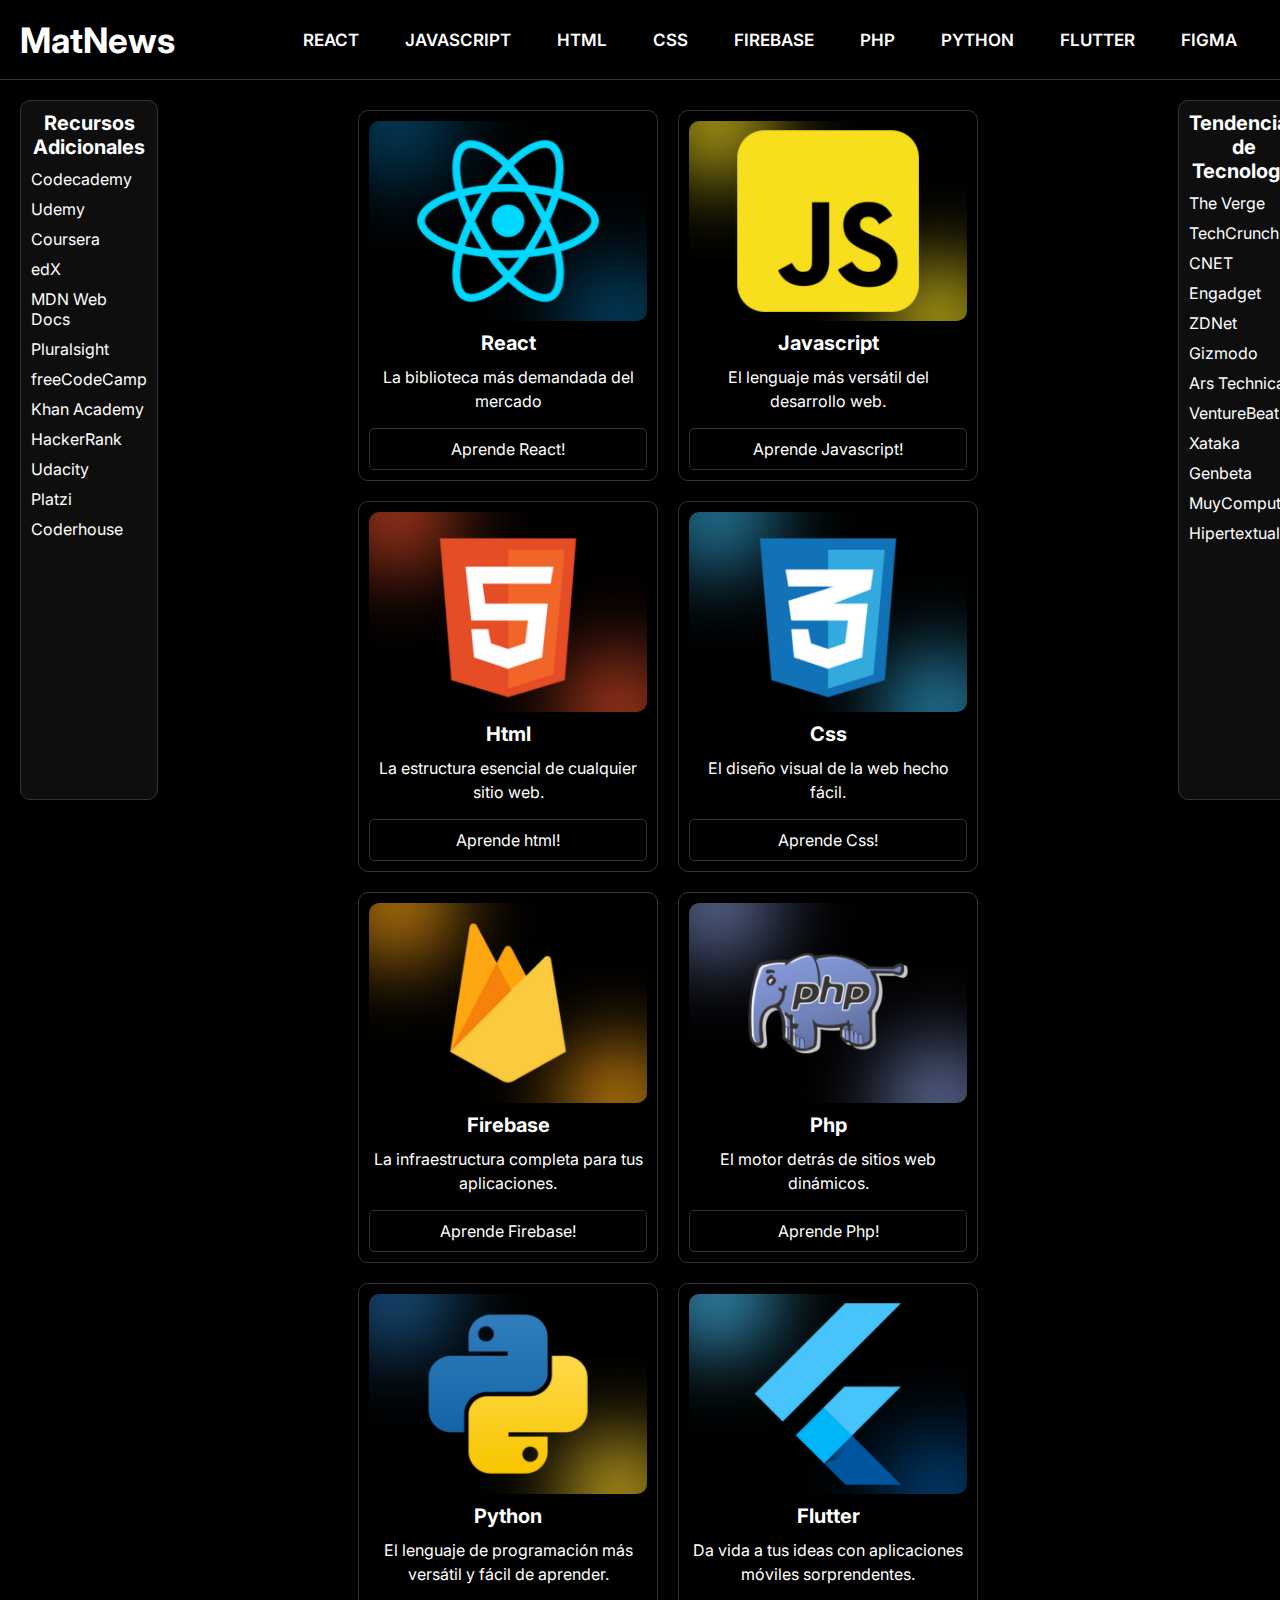
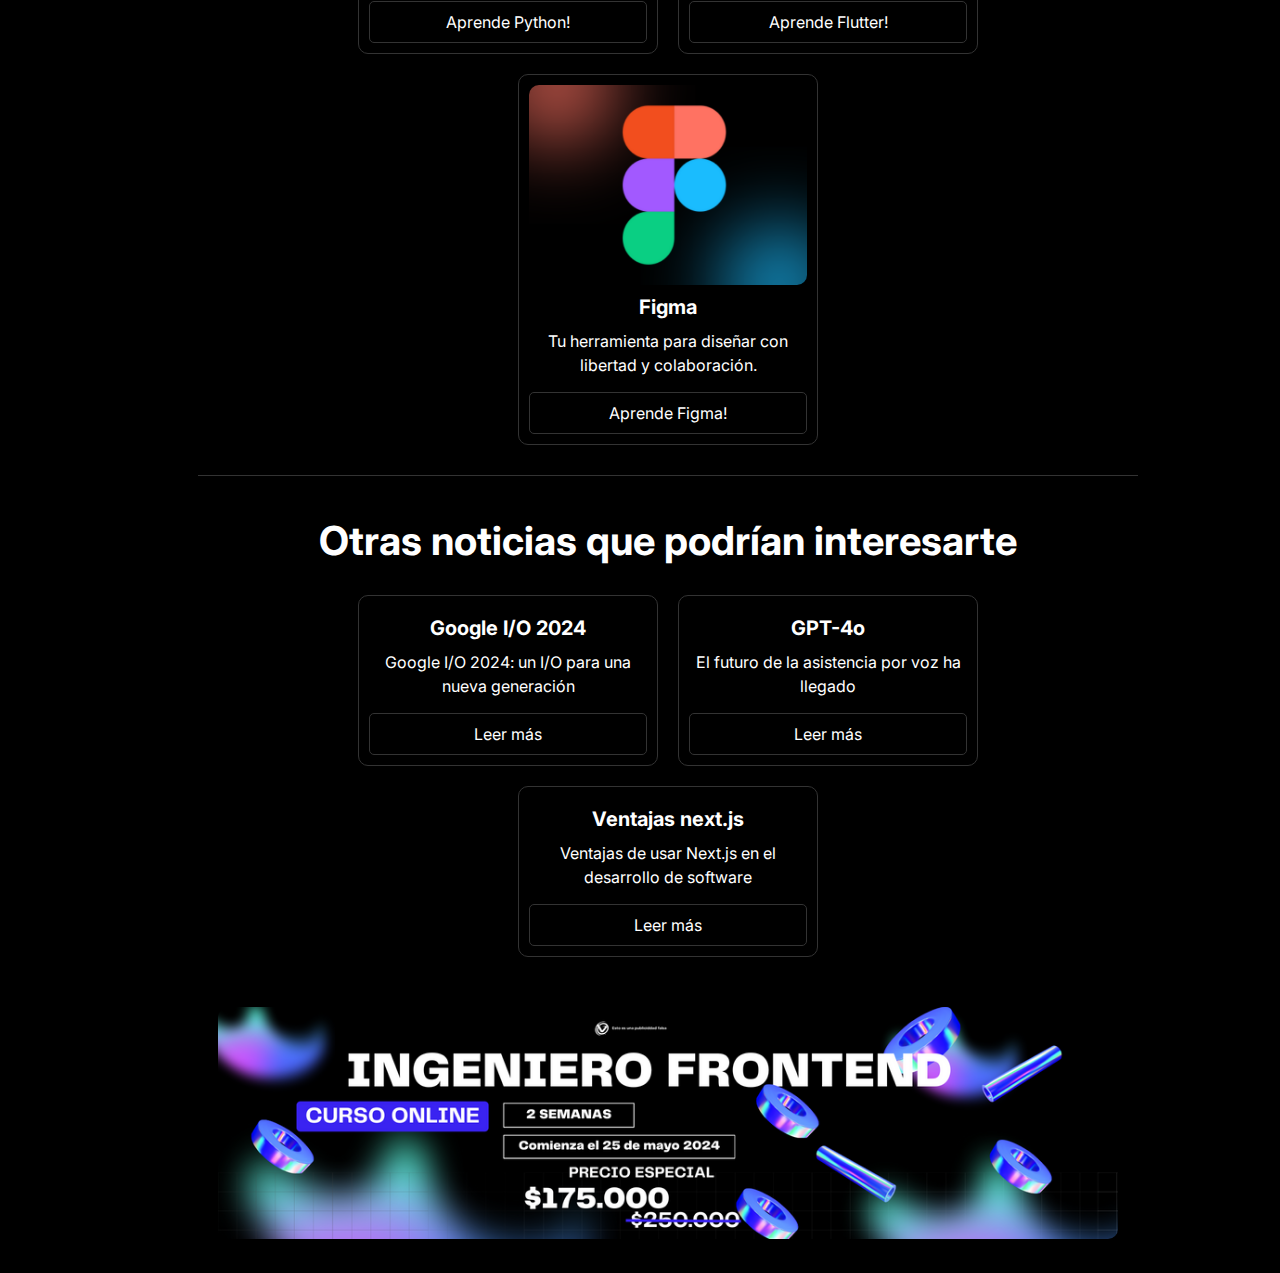
==== index.html @ fde670e6 "Sitio web pero en nuevo repositorio" ====
<!DOCTYPE html>
<html lang="en">
  <head>
    <meta charset="UTF-8" />
    <meta name="viewport" content="width=device-width, initial-scale=1.0" />
    <link rel="stylesheet" href="styles.css" />
    <title>MatNews</title>
  </head>
  <body>
    <nav>
      <label class="logo">MatNews</label>
      <img class="btnBurger" src="menu.png" alt="Menu" />
      <ul class="menu">
        <li><a href="https://react.dev/" target="_blank">React</a></li>
        <li>
          <a href="https://devdocs.io/javascript/" target="_blank"
            >Javascript</a
          >
        </li>
        <li>
          <a
            href="https://www.w3schools.com/html/html_intro.asp"
            target="_blank"
            >Html</a
          >
        </li>
        <li><a href="https://devdocs.io/css/" target="_blank">Css</a></li>
        <li>
          <a href="https://firebase.google.com/docs?hl=es-419" target="_blank"
            >Firebase</a
          >
        </li>
        <li><a href="https://www.php.net/docs.php" target="_blank">Php</a></li>
        <li>
          <a href="https://www.python.org/doc/" target="_blank">Python</a>
        </li>
        <li><a href="https://docs.flutter.dev/" target="_blank">Flutter</a></li>
        <li>
          <a
            href="https://www.figma.com/resource-library/design-basics/"
            target="_blank"
            >Figma</a
          >
        </li>
      </ul>
    </nav>

    <div class="container">
      <aside class="left-sidebar">
        <h3>Recursos Adicionales</h3>
        <ul>
          <li>
            <a href="https://www.codecademy.com/" target="_blank">Codecademy</a>
          </li>
          <li><a href="https://www.udemy.com/" target="_blank">Udemy</a></li>
          <li>
            <a href="https://www.coursera.org/" target="_blank">Coursera</a>
          </li>
          <li><a href="https://www.edx.org/" target="_blank">edX</a></li>
          <li>
            <a href="https://developer.mozilla.org/" target="_blank"
              >MDN Web Docs</a
            >
          </li>
          <li>
            <a href="https://www.pluralsight.com/" target="_blank"
              >Pluralsight</a
            >
          </li>
          <li>
            <a href="https://www.freecodecamp.org/" target="_blank"
              >freeCodeCamp</a
            >
          </li>
          <li>
            <a
              href="https://www.khanacademy.org/computing/computer-programming"
              target="_blank"
              >Khan Academy</a
            >
          </li>
          <li>
            <a
              href="https://www.hackerrank.com/domains/tutorials/10-days-of-javascript"
              target="_blank"
              >HackerRank</a
            >
          </li>
          <li>
            <a href="https://www.udacity.com/" target="_blank">Udacity</a>
          </li>
          <li>
            <a href="https://platzi.com/" target="_blank">Platzi</a>
          </li>
          <li>
            <a href="https://www.coderhouse.com/" target="_blank">Coderhouse</a>
          </li>
        </ul>
      </aside>

      <main>
        <section class="cards">
          <div class="card">
            <img src="reactLogo.png" alt="Imagen" />
            <span>React</span>
            <p>La biblioteca más demandada del mercado</p>
            <a
              target="_blank"
              href="https://www.youtube.com/watch?v=7iobxzd_2wY&list=PLUofhDIg_38q4D0xNWp7FEHOTcZhjWJ29"
              >Aprende React!</a
            >
          </div>
          <div class="card">
            <img src="javascriptLogo.png" alt="Imagen" />
            <span>Javascript</span>
            <p>El lenguaje más versátil del desarrollo web.</p>
            <a
              target="_blank"
              href="https://www.youtube.com/watch?v=z95mZVUcJ-E&t=8551s"
              >Aprende Javascript!</a
            >
          </div>
          <div class="card">
            <img src="htmlLogo.png" alt="Imagen" />
            <span>Html</span>
            <p>La estructura esencial de cualquier sitio web.</p>
            <a
              target="_blank"
              href="https://www.youtube.com/watch?v=3nYLTiY5skU&t=786s"
              >Aprende html!</a
            >
          </div>
          <div class="card">
            <img src="cssLogo.png" alt="Imagen" />
            <span>Css</span>
            <p>El diseño visual de la web hecho fácil.</p>
            <a
              target="_blank"
              href="https://www.youtube.com/watch?v=wZniZEbPAzk"
              >Aprende Css!</a
            >
          </div>
          <div class="card">
            <img src="firebaseLogo.png" alt="Imagen" />
            <span>Firebase</span>
            <p>La infraestructura completa para tus aplicaciones.</p>
            <a
              target="_blank"
              href="https://www.youtube.com/watch?v=Nb7NGjyx1eo"
              >Aprende Firebase!</a
            >
          </div>
          <div class="card">
            <img src="phpLogo.png" alt="Imagen" />
            <span>Php</span>
            <p>El motor detrás de sitios web dinámicos.</p>
            <a
              target="_blank"
              href="https://www.youtube.com/watch?v=BcGAPkjt_IE&t=4421s"
              >Aprende Php!</a
            >
          </div>
          <div class="card">
            <img src="pythonLogo.png" alt="Imagen" />
            <span>Python</span>
            <p>El lenguaje de programación más versátil y fácil de aprender.</p>
            <a
              target="_blank"
              href="https://www.youtube.com/watch?v=tQZy0U8s9LY"
              >Aprende Python!</a
            >
          </div>
          <div class="card">
            <img src="flutterLogo.png" alt="Imagen" />
            <span>Flutter</span>
            <p>Da vida a tus ideas con aplicaciones móviles sorprendentes.</p>
            <a
              target="_blank"
              href="https://www.youtube.com/watch?v=IRLLVmN7nQI"
              >Aprende Flutter!</a
            >
          </div>
          <div class="card">
            <img src="figmaLogo.png" alt="Imagen" />
            <span>Figma</span>
            <p>Tu herramienta para diseñar con libertad y colaboración.</p>
            <a
              target="_blank"
              href="https://www.youtube.com/watch?v=Smp-u-8ynbE"
              >Aprende Figma!</a
            >
          </div>
        </section>

        <div class="divider"></div>

        <section class="secondary-news">
          <h2>Otras noticias que podrían interesarte</h2>
          <div class="secondary-cards">
            <div class="secondary-card">
              <h3>Google I/O 2024</h3>
              <p>Google I/O 2024: un I/O para una nueva generación</p>
              <a
                target="_blank"
                href="https://blog.google/intl/es-419/noticias-de-la-empresa/google-io-2024-un-io-para-una-nueva-generacion/"
                >Leer más</a
              >
            </div>
            <div class="secondary-card">
              <h3>GPT-4o</h3>
              <p>El futuro de la asistencia por voz ha llegado</p>
              <a
                target="_blank"
                href="https://www.iebschool.com/blog/descubre-gpt-4o-de-openai-el-futuro-de-la-asistencia-por-voz-ha-llegado/"
                >Leer más</a
              >
            </div>
            <div class="secondary-card">
              <h3>Ventajas next.js</h3>
              <p>Ventajas de usar Next.js en el desarrollo de software</p>
              <a
                target="_blank"
                href="https://emapeire.medium.com/ventajas-de-usar-next-js-en-el-desarrollo-de-software-68965121b09d"
                >Leer más</a
              >
            </div>
          </div>
        </section>

        <section class="ads">
          <div class="ad-banner">
            <div class="ad-banner-msg">
              <img src="publicidadFalsa.png" alt="Publicidad" />
            </div>
          </div>
        </section>
      </main>

      <aside class="right-sidebar">
        <h3>Tendencias de Tecnología</h3>
        <ul>
          <li>
            <a href="https://www.theverge.com/tech" target="_blank"
              >The Verge</a
            >
          </li>
          <li>
            <a href="https://techcrunch.com/" target="_blank">TechCrunch</a>
          </li>

          <li><a href="https://www.cnet.com/tech/" target="_blank">CNET</a></li>
          <li>
            <a href="https://www.engadget.com/" target="_blank">Engadget</a>
          </li>
          <li>
            <a href="https://www.zdnet.com/topic/tech-industry/" target="_blank"
              >ZDNet</a
            >
          </li>
          <li>
            <a href="https://gizmodo.com/" target="_blank">Gizmodo</a>
          </li>
          <li>
            <a href="https://arstechnica.com/" target="_blank">Ars Technica</a>
          </li>
          <li>
            <a href="https://venturebeat.com/" target="_blank">VentureBeat</a>
          </li>
          <li>
            <a href="https://www.xataka.com/" target="_blank">Xataka</a>
          </li>
          <li>
            <a href="https://www.genbeta.com/" target="_blank">Genbeta</a>
          </li>
          <li>
            <a href="https://www.muycomputer.com/" target="_blank"
              >MuyComputer</a
            >
          </li>
          <li>
            <a href="https://hipertextual.com/" target="_blank">Hipertextual</a>
          </li>
        </ul>
      </aside>
    </div>
  </body>
</html>
---- styles.css ----
/* Importar fuente */
@import url("https://fonts.googleapis.com/css2?family=Inter:wght@400;700&display=swap");

* {
  padding: 0;
  margin: 0;
  text-decoration: none;
  list-style: none;
  box-sizing: border-box;
  font-family: "Inter", sans-serif;
}

body {
  background-color: black;
  color: white;
}

nav {
  background-color: rgb(0, 0, 0);
  height: 80px;
  width: 100%;
  display: flex;
  justify-content: space-between;
  align-items: center;
  padding: 0 20px;
  border-bottom: 1px solid #333;
}

label.logo {
  color: white;
  font-size: 35px;
  font-weight: bold;
}

nav ul.menu {
  display: flex;
  align-items: center;
}

nav ul.menu li {
  margin: 0 10px;
}

nav ul.menu li a {
  color: white;
  font-size: 17px;
  padding: 7px 13px;
  border-radius: 3px;
  text-transform: uppercase;
  transition: 0.5s;
  font-weight: 600;
}

nav ul.menu li a:hover {
  background: #ffffff;
  color: black;
}

.btnBurger {
  display: none;
}

.container {
  display: flex;
}

aside {
  max-width: 400px;
  background-color: #0e0e0e;
  color: white;
  padding: 10px;
  box-sizing: border-box;
  border: 1px solid #333;
  border-radius: 10px;
  height: 700px; 
  margin: 20px;
}

aside h3 {
  text-align: center;
  margin-bottom: 10px;
  font-size: 20px;
}

aside ul {
  list-style: none;
  padding: 0;
}

aside ul li {
  margin-bottom: 10px;
}

aside ul li a {
  color: white;
  text-decoration: none;
  transition: color 0.3s ease;
}

aside ul li a:hover {
  color: #f0a500;
}

main {
  flex: 1;
  margin: 0 20px;
}

.cards,
.secondary-cards {
  display: flex;
  flex-wrap: wrap;
  justify-content: center;
  margin: 20px;
}

.card,
.secondary-card {
  display: flex;
  flex-direction: column;
  align-items: center;
  background-color: rgb(0, 0, 0);
  color: white;
  width: 300px;
  margin: 10px;
  border-radius: 10px;
  box-shadow: 0 5px 15px rgba(0, 0, 0, 0.1);
  overflow: hidden;
  transition: 0.4s;
  padding: 10px;
  border: 1px solid #333;
}

.card img,
.secondary-card img {
  width: 100%;
  height: 200px;
  object-fit: cover;
  border-radius: 10px;
}

.card:hover,
.secondary-card:hover {
  transform: translateY(-5px);
}

.card .content,
.secondary-card .content {
  padding: 20px;
}

.card span,
.secondary-card h3 {
  text-align: center;
  font-size: 20px;
  margin-bottom: 10px;
  margin-top: 10px;
  font-weight: 700;
}

.card p,
.secondary-card p {
  text-align: center;
  font-size: 16px;
  line-height: 1.5;
  margin-bottom: 15px;
}

.card a,
.secondary-card a {
  display: inline-block;
  background-color: black;
  color: white;
  padding: 10px 20px;
  border-radius: 5px;
  text-decoration: none;
  transition: background-color 0.3s ease;
  width: 100%;
  text-align: center;
  border: 1px solid #333;
}

.card a:hover,
.secondary-card a:hover {
  background-color: #ffffff;
  color: black;
}

.secondary-news {
  margin: 20px;
}

.secondary-news h2 {
  margin: 10px 10px;
  font-size: 40px;
  text-align: center;
  margin-top: 40px;
}

.divider {
  border-top: 1px solid #333;
}

.ad-banner {
  padding: 20px;
  margin-bottom: 10px;
  display: flex;
  flex-direction: column;
  align-items: center;
  position: relative;
}

.ad-banner img {
  width: 900px;
  height: auto;
  border-radius: 10px;
  transition: ease-in-out 0.3s;
  cursor: pointer;
}

.ad-banner img:hover {
  opacity: 0.3;
}

.ad-banner-msg::after {
  content: "Esta publicidad es falsa";
  position: absolute;
  top: 50%;
  left: 50%;
  transform: translate(-50%, -50%);
  color: white;
  font-size: 30px;
  font-weight: 700;
  text-transform: uppercase;
  opacity: 0;
  transition: 0.5s;
}

.ad-banner:hover .ad-banner-msg::after {
  opacity: 1;
}

@media (max-width: 920px) {
  .menu {
    position: fixed;
    top: 80px;
    left: -100%;
    width: 100%;
    height: 100vh;
    background: #2c3e50;
    display: flex;
    flex-direction: column;
    justify-content: center;
    align-items: center;
    transition: all 0.5s;
  }

  .menu li {
    margin: 20px 0;
  }

  .menu li a {
    font-size: 20px;
  }

  .btnBurger {
    display: block;
    color: white;
    font-size: 30px;
    cursor: pointer;
  }

  .container {
    flex-direction: column;
    align-items: center;
  }

  aside {
    width: 100%;
    margin-bottom: 20px;
  }

  main {
    margin: 20px 0;
  }

  .ad-banner img {
    width: 600px;
  }
}

@media (max-width: 630px) {
  .card,
  .secondary-card {
    width: 100%;
  }

  .card img,
  .secondary-card img {
    height: 150px;
  }

  .card span,
  .secondary-card h3 {
    font-size: 18px;
  }

  .card p,
  .secondary-card p {
    font-size: 14px;
  }

  .card a,
  .secondary-card a {
    padding: 5px 10px;
  }

  .ad-banner img {
    width: 400px;
  }
}
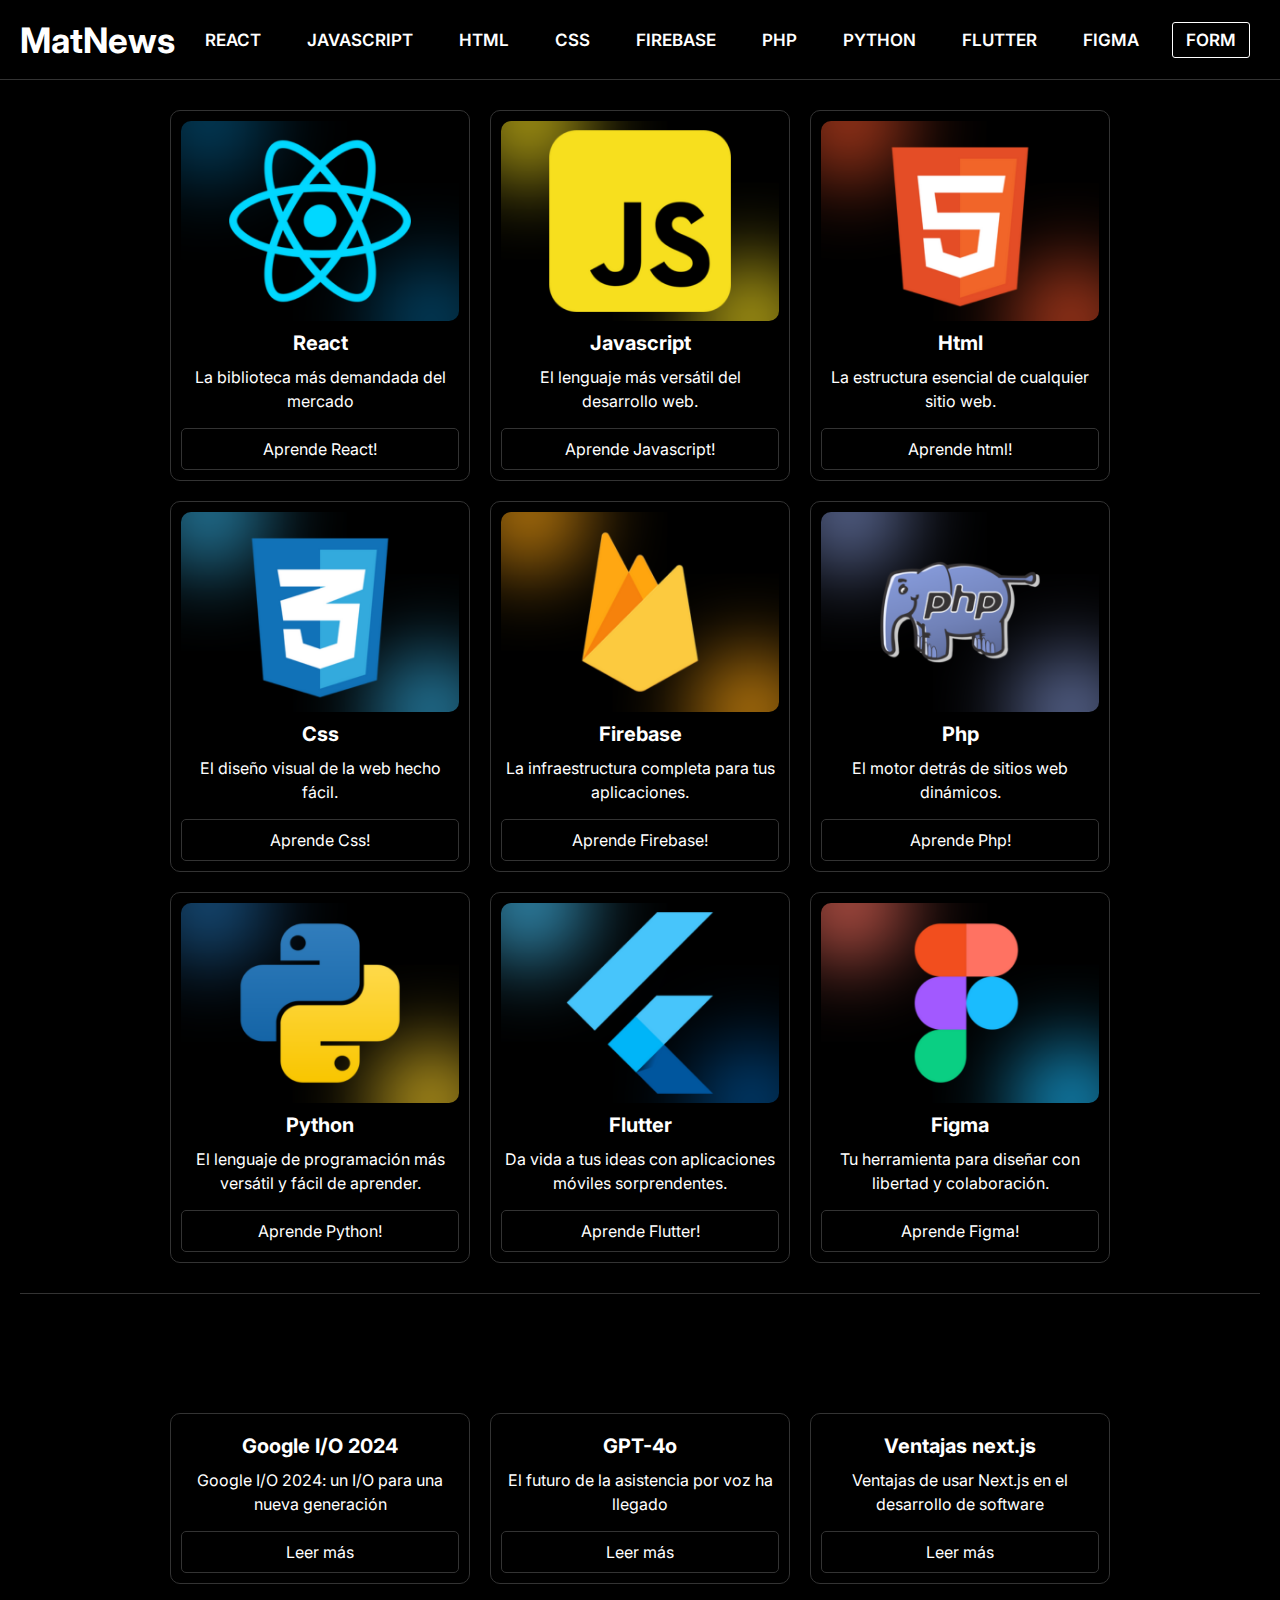
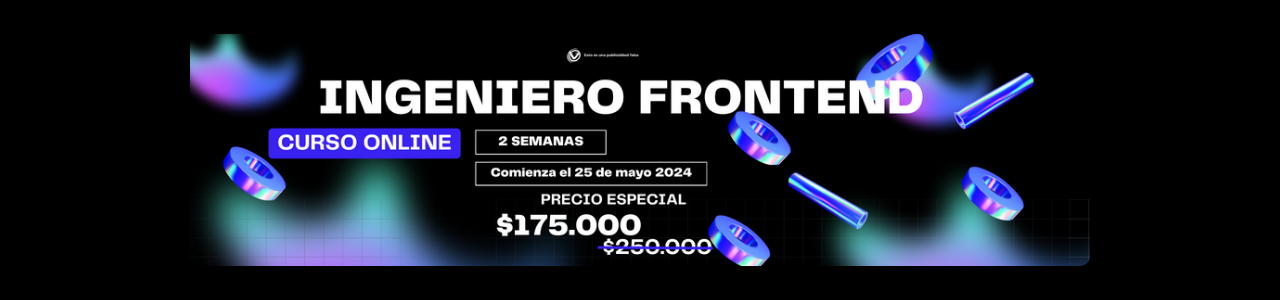
==== commit 586ac868: "Añadir formulario a index.html y actualizar styles.css" ====
--- a/index.html
+++ b/index.html
@@ -42,6 +42,9 @@
             >Figma</a
           >
         </li>
+        <li>
+          <a href="form.html" class="formBtn">Form</a>
+        </li>
       </ul>
     </nav>
 
--- a/styles.css
+++ b/styles.css
@@ -1,4 +1,3 @@
-/* Importar fuente */
 @import url("https://fonts.googleapis.com/css2?family=Inter:wght@400;700&display=swap");
 
 * {
@@ -12,7 +11,6 @@
 
 body {
   background-color: black;
-  color: white;
 }
 
 nav {
@@ -40,7 +38,9 @@
 nav ul.menu li {
   margin: 0 10px;
 }
-
+.formBtn {
+  border: 1px solid white;
+}
 nav ul.menu li a {
   color: white;
   font-size: 17px;
@@ -72,7 +72,7 @@
   box-sizing: border-box;
   border: 1px solid #333;
   border-radius: 10px;
-  height: 700px; 
+  height: 700px;
   margin: 20px;
 }
 
@@ -287,6 +287,13 @@
   .ad-banner img {
     width: 600px;
   }
+  .right-sidebar {
+    display: none;
+  }
+
+  .left-sidebar {
+    display: none;
+  }
 }
 
 @media (max-width: 630px) {
@@ -318,4 +325,22 @@
   .ad-banner img {
     width: 400px;
   }
-}
+
+  .right-sidebar {
+    display: none;
+  }
+
+  .left-sidebar {
+    display: none;
+  }
+}
+
+@media (max-width: 1400px) {
+  .right-sidebar {
+    display: none;
+  }
+
+  .left-sidebar {
+    display: none;
+  }
+}
